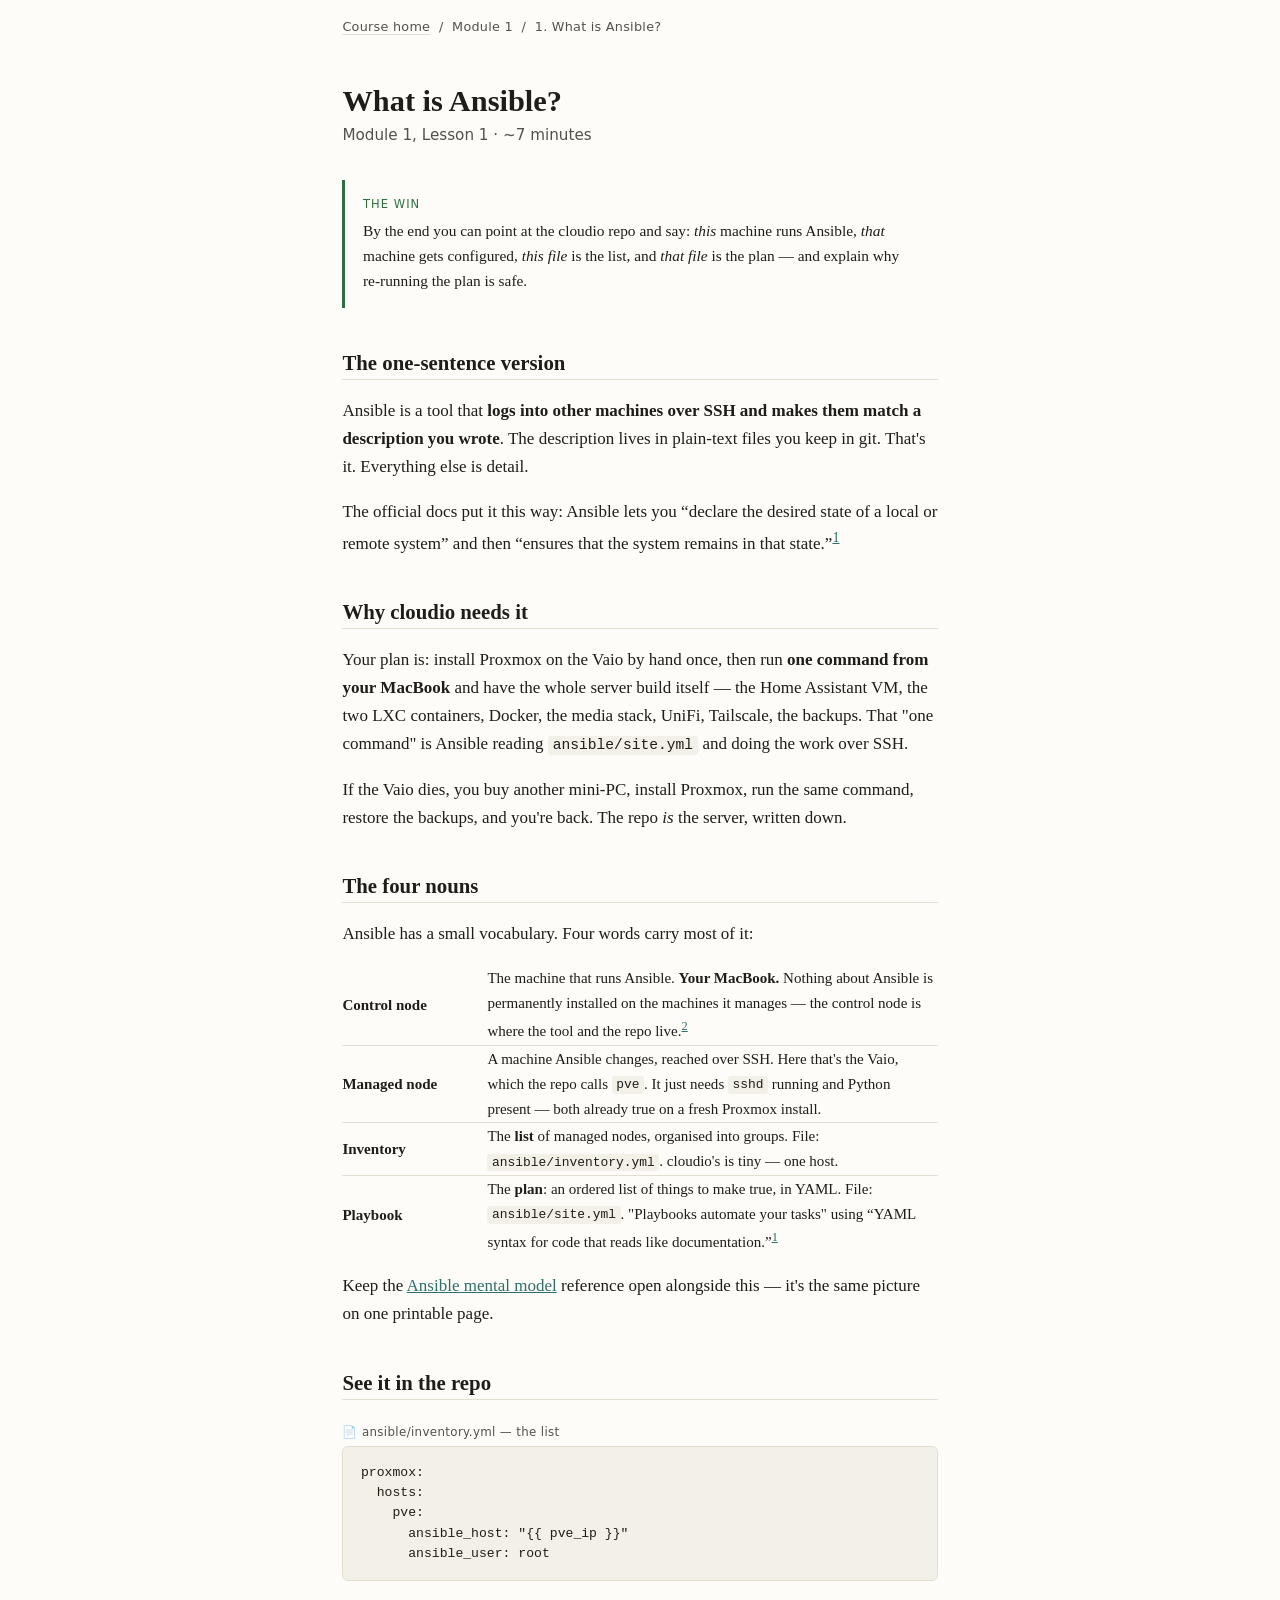
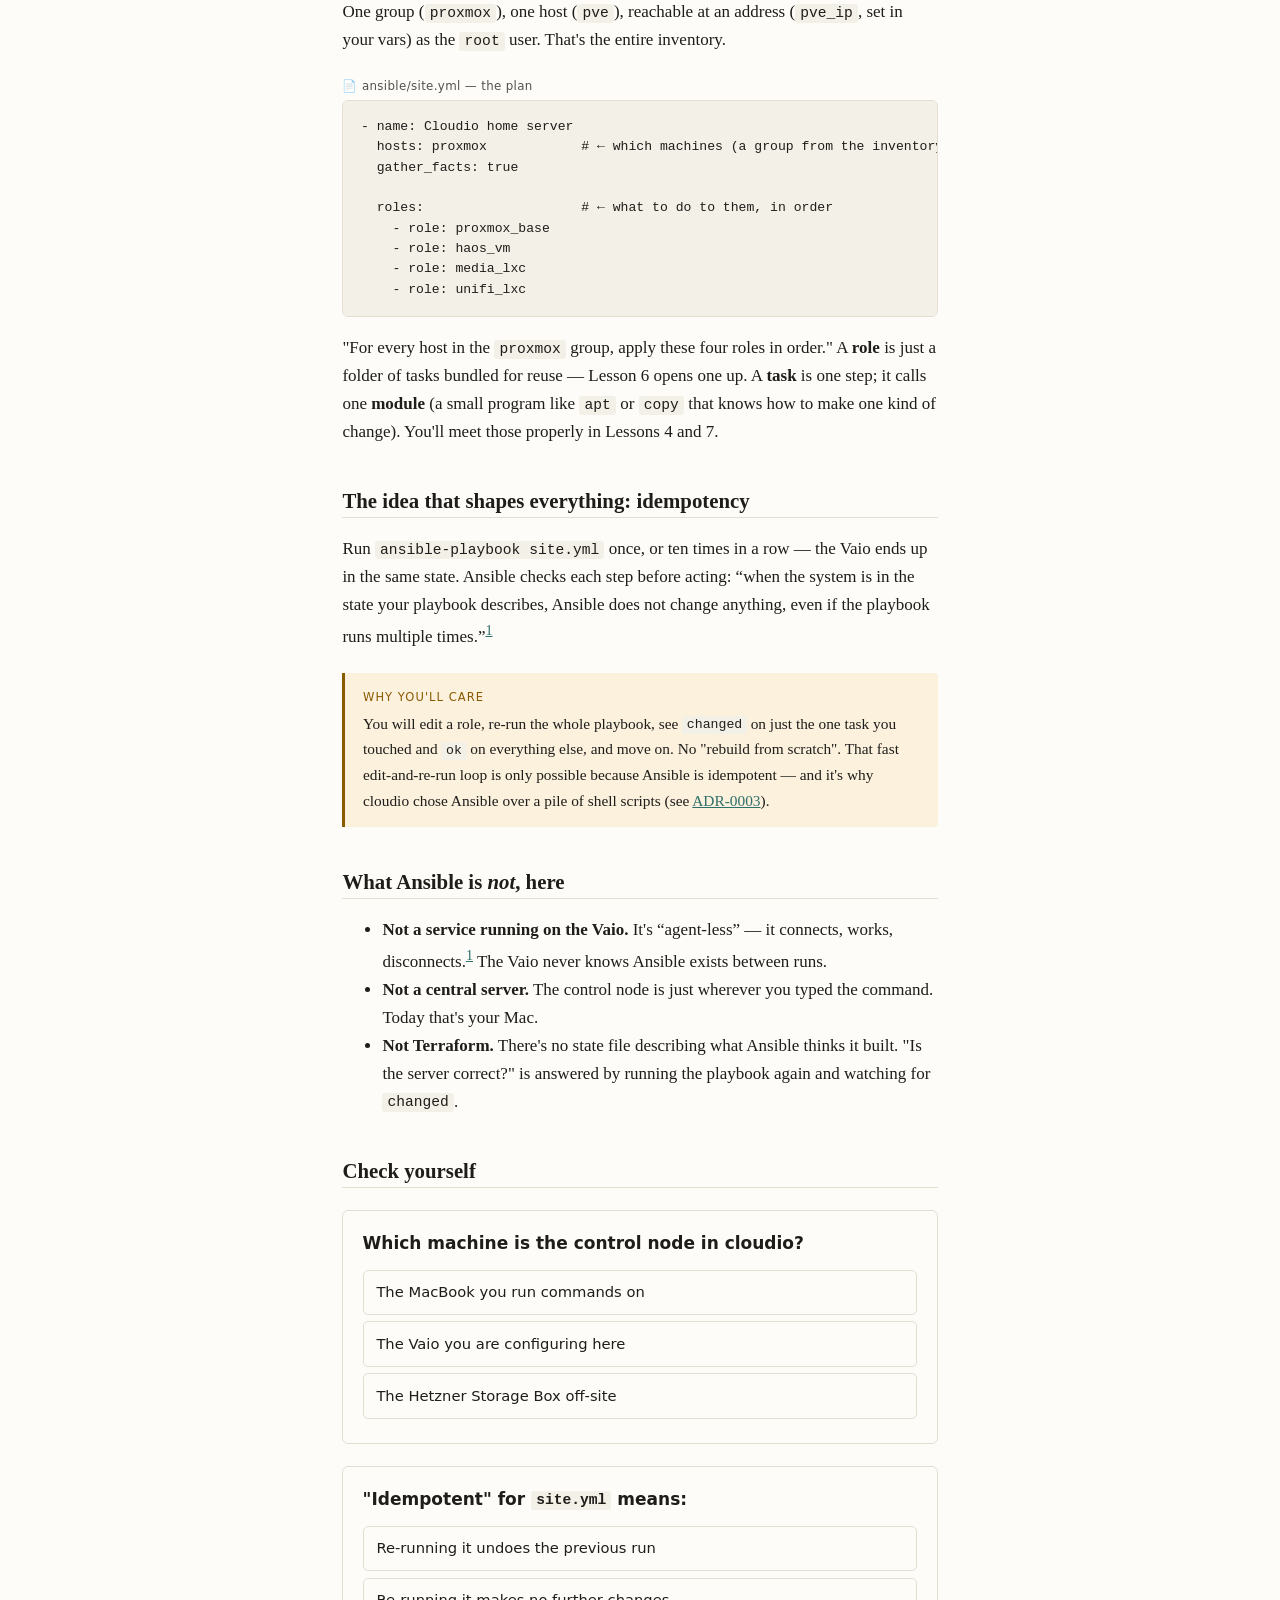
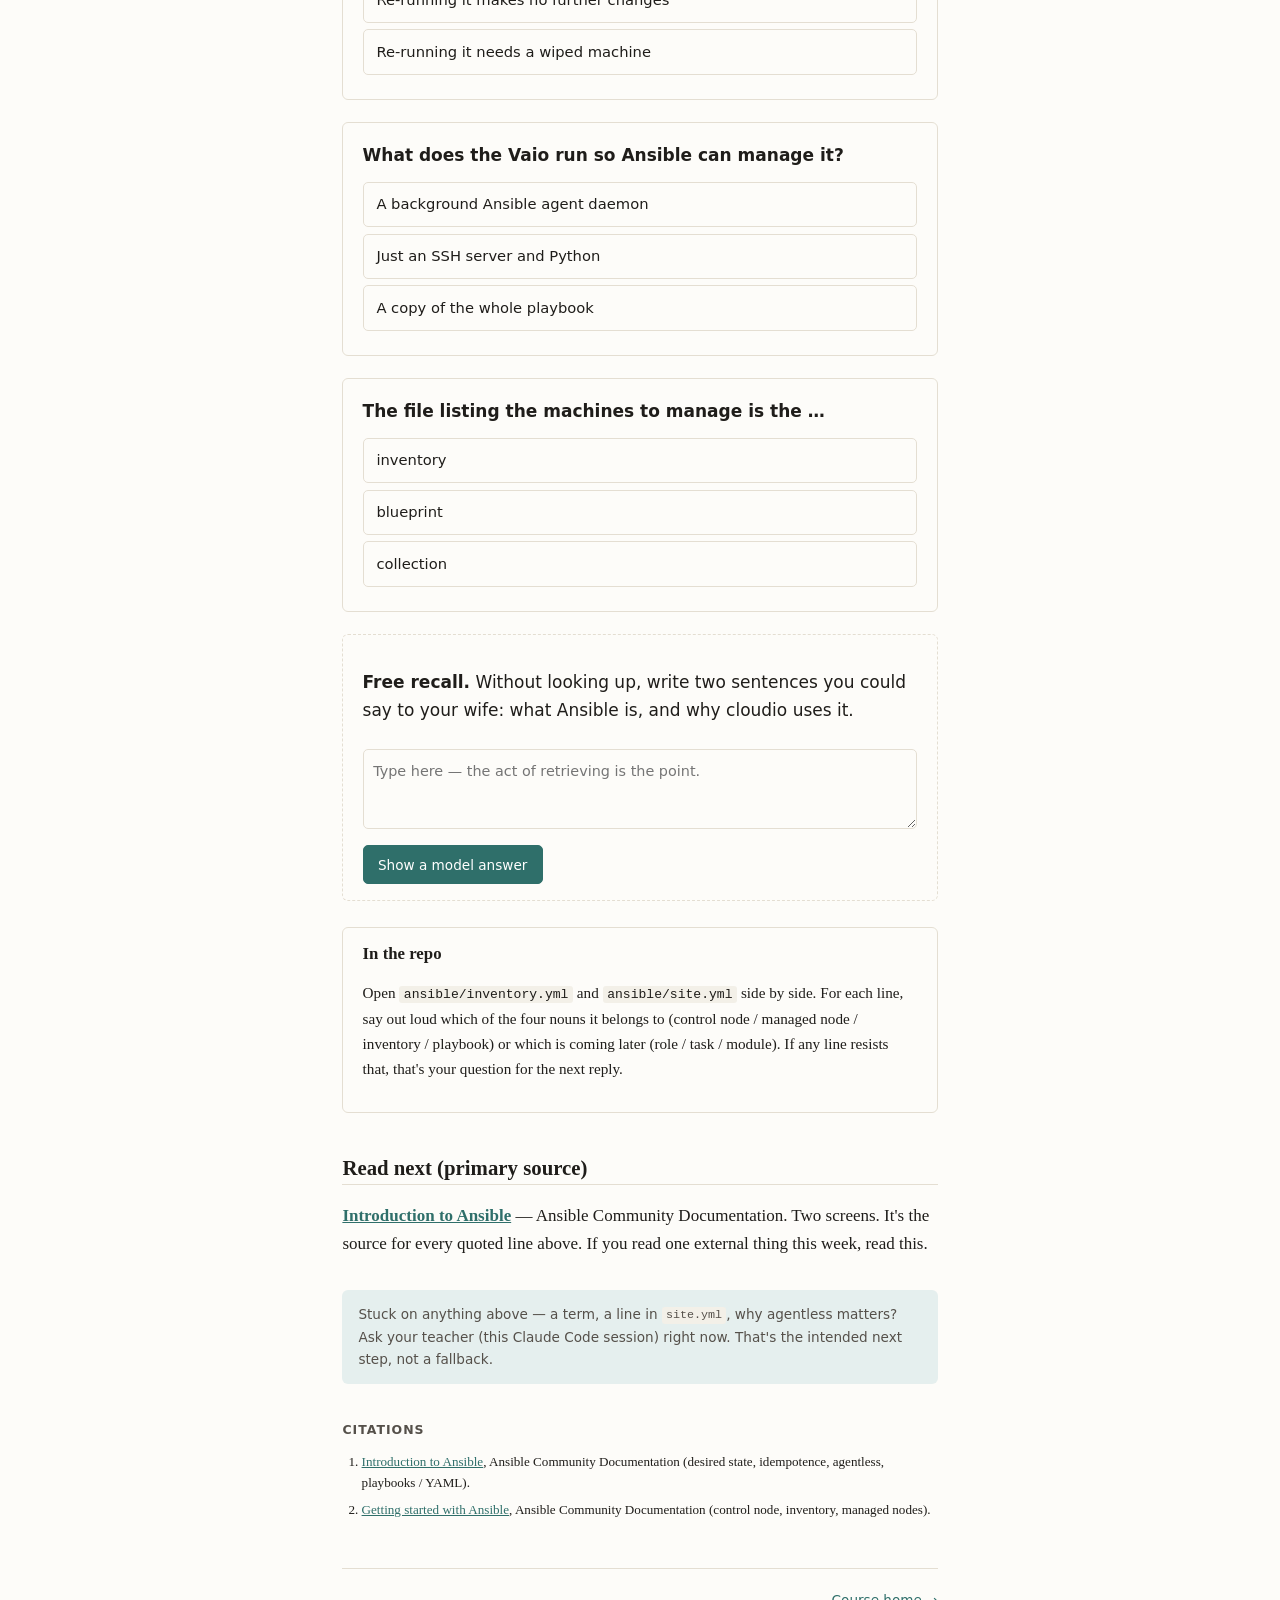
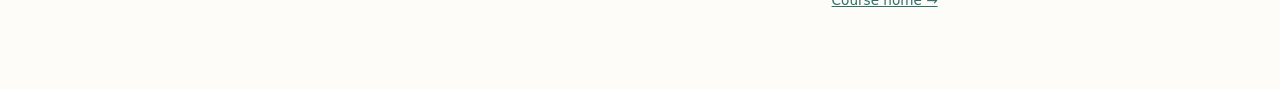
==== learn/lessons/0001-what-is-ansible.html @ 66e11489 "Add learn/ course: workspace + Lesson 1 (What is Ansible) Teaching workspace under learn/, Ansible-f" ====
<!doctype html>
<html lang="en">
<head>
<meta charset="utf-8">
<meta name="viewport" content="width=device-width, initial-scale=1">
<title>1 · What is Ansible?</title>
<link rel="stylesheet" href="../assets/course.css">
</head>
<body>
<nav class="crumb"><a href="../index.html">Course home</a> &nbsp;/&nbsp; Module 1 &nbsp;/&nbsp; 1. What is Ansible?</nav>
<main class="wrap">

<h1>What is Ansible?</h1>
<p class="subtitle">Module 1, Lesson 1 &middot; ~7 minutes</p>

<div class="callout win">
<span class="tag">The win</span>
By the end you can point at the cloudio repo and say: <em>this</em> machine runs
Ansible, <em>that</em> machine gets configured, <em>this file</em> is the list, and
<em>that file</em> is the plan — and explain why re-running the plan is safe.
</div>

<h2>The one-sentence version</h2>
<p>
Ansible is a tool that <strong>logs into other machines over SSH and makes them
match a description you wrote</strong>. The description lives in plain-text files
you keep in git. That's it. Everything else is detail.
</p>
<p>
The official docs put it this way: Ansible lets you
&ldquo;declare the desired state of a local or remote system&rdquo; and then
&ldquo;ensures that the system remains in that state.&rdquo;<sup><a href="#c1">1</a></sup>
</p>

<h2>Why cloudio needs it</h2>
<p>
Your plan is: install Proxmox on the Vaio by hand once, then run
<strong>one command from your MacBook</strong> and have the whole server build
itself — the Home Assistant VM, the two LXC containers, Docker, the media stack,
UniFi, Tailscale, the backups. That "one command" is Ansible reading
<code>ansible/site.yml</code> and doing the work over SSH.
</p>
<p>
If the Vaio dies, you buy another mini-PC, install Proxmox, run the same command,
restore the backups, and you're back. The repo <em>is</em> the server, written
down.
</p>

<h2>The four nouns</h2>
<p>Ansible has a small vocabulary. Four words carry most of it:</p>

<table style="width:100%; border-collapse:collapse; font-size:0.94rem; margin:1rem 0;">
<tr style="border-bottom:1px solid var(--rule);">
  <td style="padding:0.5rem 0.7rem 0.5rem 0; width:9rem;"><strong>Control node</strong></td>
  <td>The machine that runs Ansible. <strong>Your MacBook.</strong> Nothing about
  Ansible is permanently installed on the machines it manages — the control node
  is where the tool and the repo live.<sup><a href="#c2">2</a></sup></td>
</tr>
<tr style="border-bottom:1px solid var(--rule);">
  <td style="padding:0.5rem 0.7rem 0.5rem 0;"><strong>Managed node</strong></td>
  <td>A machine Ansible changes, reached over SSH. Here that's the Vaio, which the
  repo calls <code>pve</code>. It just needs <code>sshd</code> running and Python
  present — both already true on a fresh Proxmox install.</td>
</tr>
<tr style="border-bottom:1px solid var(--rule);">
  <td style="padding:0.5rem 0.7rem 0.5rem 0;"><strong>Inventory</strong></td>
  <td>The <strong>list</strong> of managed nodes, organised into groups. File:
  <code>ansible/inventory.yml</code>. cloudio's is tiny — one host.</td>
</tr>
<tr>
  <td style="padding:0.5rem 0.7rem 0.5rem 0;"><strong>Playbook</strong></td>
  <td>The <strong>plan</strong>: an ordered list of things to make true, in YAML.
  File: <code>ansible/site.yml</code>. "Playbooks automate your tasks" using
  &ldquo;YAML syntax for code that reads like documentation.&rdquo;<sup><a href="#c1">1</a></sup></td>
</tr>
</table>

<p>
Keep the
<a href="../reference/ansible-mental-model.html">Ansible mental model</a>
reference open alongside this — it's the same picture on one printable page.
</p>

<h2>See it in the repo</h2>

<p class="filename">ansible/inventory.yml — the list</p>
<pre><code>proxmox:
  hosts:
    pve:
      ansible_host: "{{ pve_ip }}"
      ansible_user: root</code></pre>
<p>
One group (<code>proxmox</code>), one host (<code>pve</code>), reachable at an
address (<code>pve_ip</code>, set in your vars) as the <code>root</code> user.
That's the entire inventory.
</p>

<p class="filename">ansible/site.yml — the plan</p>
<pre><code>- name: Cloudio home server
  hosts: proxmox            # &larr; which machines (a group from the inventory)
  gather_facts: true

  roles:                    # &larr; what to do to them, in order
    - role: proxmox_base
    - role: haos_vm
    - role: media_lxc
    - role: unifi_lxc</code></pre>
<p>
"For every host in the <code>proxmox</code> group, apply these four roles in
order." A <strong>role</strong> is just a folder of tasks bundled for reuse —
Lesson 6 opens one up. A <strong>task</strong> is one step; it calls one
<strong>module</strong> (a small program like <code>apt</code> or <code>copy</code>
that knows how to make one kind of change). You'll meet those properly in
Lessons 4 and 7.
</p>

<h2>The idea that shapes everything: idempotency</h2>
<p>
Run <code>ansible-playbook site.yml</code> once, or ten times in a row — the Vaio
ends up in the same state. Ansible checks each step before acting:
&ldquo;when the system is in the state your playbook describes, Ansible does not
change anything, even if the playbook runs multiple times.&rdquo;<sup><a href="#c1">1</a></sup>
</p>
<div class="callout watch">
<span class="tag">Why you'll care</span>
You will edit a role, re-run the whole playbook, see <code>changed</code> on just
the one task you touched and <code>ok</code> on everything else, and move on. No
"rebuild from scratch". That fast edit-and-re-run loop is only possible because
Ansible is idempotent — and it's why cloudio chose Ansible over a pile of shell
scripts (see <a href="../../docs/adr/0003-ansible-only-no-terraform.md">ADR-0003</a>).
</div>

<h2>What Ansible is <em>not</em>, here</h2>
<ul>
<li><strong>Not a service running on the Vaio.</strong> It's &ldquo;agent-less&rdquo;
— it connects, works, disconnects.<sup><a href="#c1">1</a></sup> The Vaio never
knows Ansible exists between runs.</li>
<li><strong>Not a central server.</strong> The control node is just wherever you
typed the command. Today that's your Mac.</li>
<li><strong>Not Terraform.</strong> There's no state file describing what Ansible
thinks it built. "Is the server correct?" is answered by running the playbook
again and watching for <code>changed</code>.</li>
</ul>

<h2>Check yourself</h2>

<div class="quiz" data-explain="The control node is simply where Ansible and the repo live and where you run the command — your MacBook.">
<p class="quiz-q">Which machine is the control node in cloudio?</p>
<button class="quiz-opt" data-correct>The MacBook you run commands on</button>
<button class="quiz-opt">The Vaio you are configuring here</button>
<button class="quiz-opt">The Hetzner Storage Box off-site</button>
<p class="quiz-fb" hidden></p>
</div>

<div class="quiz" data-explain="Idempotent means a repeat run is a no-op where nothing needs changing — the safety property behind the edit-and-re-run loop.">
<p class="quiz-q">"Idempotent" for <code>site.yml</code> means:</p>
<button class="quiz-opt">Re-running it undoes the previous run</button>
<button class="quiz-opt" data-correct>Re-running it makes no further changes</button>
<button class="quiz-opt">Re-running it needs a wiped machine</button>
<p class="quiz-fb" hidden></p>
</div>

<div class="quiz" data-explain="Agentless: the managed node only needs sshd and Python. Nothing Ansible-specific is installed or left running there.">
<p class="quiz-q">What does the Vaio run so Ansible can manage it?</p>
<button class="quiz-opt">A background Ansible agent daemon</button>
<button class="quiz-opt" data-correct>Just an SSH server and Python</button>
<button class="quiz-opt">A copy of the whole playbook</button>
<p class="quiz-fb" hidden></p>
</div>

<div class="quiz" data-explain="The list of managed nodes is the inventory (ansible/inventory.yml). The playbook is the plan; a collection is a bundle of modules.">
<p class="quiz-q">The file listing the machines to manage is the &hellip;</p>
<button class="quiz-opt" data-correct>inventory</button>
<button class="quiz-opt">blueprint</button>
<button class="quiz-opt">collection</button>
<p class="quiz-fb" hidden></p>
</div>

<div class="recall">
<p><strong>Free recall.</strong> Without looking up, write two sentences you could
say to your wife: what Ansible is, and why cloudio uses it.</p>
<textarea placeholder="Type here — the act of retrieving is the point."></textarea>
<button>Show a model answer</button>
<div class="model" hidden>
<p><em>One version:</em> "Ansible is a tool that logs into the server over SSH and
sets it up to match instructions we keep as text files in git. We use it so that
building the whole home server — Home Assistant, the containers, backups — is one
command we can re-run any time, and so we could rebuild it on new hardware in an
afternoon."</p>
</div>
</div>

<div class="repo-task">
<h3>In the repo</h3>
<p>Open <code>ansible/inventory.yml</code> and <code>ansible/site.yml</code> side by
side. For each line, say out loud which of the four nouns it belongs to
(control node / managed node / inventory / playbook) or which is coming later
(role / task / module). If any line resists that, that's your question for the
next reply.</p>
</div>

<h2>Read next (primary source)</h2>
<p>
<a href="https://docs.ansible.com/projects/ansible/latest/getting_started/introduction.html"><strong>Introduction to Ansible</strong></a>
— Ansible Community Documentation. Two screens. It's the source for every quoted
line above. If you read one external thing this week, read this.
</p>

<p class="ask">
Stuck on anything above — a term, a line in <code>site.yml</code>, why agentless
matters? Ask your teacher (this Claude Code session) right now. That's the
intended next step, not a fallback.
</p>

<div class="citations">
<h3>Citations</h3>
<ol>
<li id="c1"><a href="https://docs.ansible.com/projects/ansible/latest/getting_started/introduction.html">Introduction to Ansible</a>, Ansible Community Documentation (desired state, idempotence, agentless, playbooks / YAML).</li>
<li id="c2"><a href="https://docs.ansible.com/projects/ansible/latest/getting_started/index.html">Getting started with Ansible</a>, Ansible Community Documentation (control node, inventory, managed nodes).</li>
</ol>
</div>

<nav class="lesson-nav">
<span>&nbsp;</span>
<a href="../index.html">Course home &rarr;</a>
</nav>

</main>
<script src="../assets/quiz.js"></script>
</body>
</html>
---- learn/assets/course.css ----
/* cloudio course — shared stylesheet. Linked by every lesson and the index.
   Tufte-ish: quiet colour, a real reading measure, prints cleanly. */

:root {
  --paper: #fdfcf9;
  --ink: #1f1d1a;
  --ink-soft: #55504a;
  --rule: #e4ded2;
  --accent: #2f6f6a;
  --accent-soft: #e5efee;
  --warn: #8a5a00;
  --warn-soft: #fbf1dd;
  --good: #2f6f3f;
  --bad: #a23b3b;
  --code-bg: #f3f0e8;
  --measure: 40rem;
}

@media (prefers-color-scheme: dark) {
  :root {
    --paper: #16171a;
    --ink: #e7e4de;
    --ink-soft: #a49f97;
    --rule: #313337;
    --accent: #6fb7b0;
    --accent-soft: #1c2b2a;
    --warn: #d9a441;
    --warn-soft: #2a2317;
    --good: #7fc08c;
    --bad: #e08a8a;
    --code-bg: #1e2024;
  }
}

* { box-sizing: border-box; }

body {
  margin: 0;
  background: var(--paper);
  color: var(--ink);
  font: 17px/1.65 "Iowan Old Style", "Palatino Linotype", Palatino, Georgia, serif;
  -webkit-font-smoothing: antialiased;
}

.wrap {
  max-width: var(--measure);
  margin: 0 auto;
  padding: 2.4rem 1.4rem 5rem;
}

/* ---- top bar / breadcrumb ---- */
.crumb {
  max-width: var(--measure);
  margin: 0 auto;
  padding: 1rem 1.4rem 0;
  font-family: ui-sans-serif, system-ui, -apple-system, "Segoe UI", sans-serif;
  font-size: 0.8rem;
  letter-spacing: 0.02em;
  color: var(--ink-soft);
}
.crumb a { color: var(--ink-soft); text-decoration: none; border-bottom: 1px solid var(--rule); }
.crumb a:hover { color: var(--accent); }

/* ---- headings ---- */
h1, h2, h3 { font-weight: 600; line-height: 1.25; }
h1 { font-size: 1.9rem; margin: 0.4rem 0 0.2rem; }
.subtitle { font-family: ui-sans-serif, system-ui, sans-serif; color: var(--ink-soft); font-size: 0.95rem; margin: 0 0 2rem; }
h2 { font-size: 1.3rem; margin: 2.6rem 0 0.6rem; padding-bottom: 0.2rem; border-bottom: 1px solid var(--rule); }
h3 { font-size: 1.05rem; margin: 1.8rem 0 0.4rem; }

p, li { color: var(--ink); }
a { color: var(--accent); }
strong { font-weight: 650; }
small { color: var(--ink-soft); }

/* ---- callouts ---- */
.callout {
  border-left: 3px solid var(--accent);
  background: var(--accent-soft);
  padding: 0.9rem 1.1rem;
  margin: 1.4rem 0;
  border-radius: 0 4px 4px 0;
  font-size: 0.96rem;
}
.callout .tag {
  display: block;
  font-family: ui-sans-serif, system-ui, sans-serif;
  font-size: 0.72rem;
  text-transform: uppercase;
  letter-spacing: 0.09em;
  color: var(--accent);
  margin-bottom: 0.25rem;
}
.callout.win { border-color: var(--good); background: transparent; border-left-width: 3px; }
.callout.win .tag { color: var(--good); }
.callout.watch { border-color: var(--warn); background: var(--warn-soft); }
.callout.watch .tag { color: var(--warn); }

/* ---- code ---- */
code {
  font-family: "SF Mono", "JetBrains Mono", ui-monospace, Menlo, Consolas, monospace;
  font-size: 0.86em;
  background: var(--code-bg);
  padding: 0.1em 0.35em;
  border-radius: 3px;
}
pre {
  background: var(--code-bg);
  padding: 1rem 1.1rem;
  border-radius: 6px;
  overflow-x: auto;
  font-size: 0.82rem;
  line-height: 1.55;
  border: 1px solid var(--rule);
}
pre code { background: none; padding: 0; font-size: inherit; }
.filename {
  font-family: ui-sans-serif, system-ui, sans-serif;
  font-size: 0.74rem;
  color: var(--ink-soft);
  letter-spacing: 0.03em;
  margin: 1.4rem 0 -0.6rem;
}
.filename::before { content: "\1F4C4  "; }

/* ---- repo pointer ---- */
.repo-task {
  border: 1px solid var(--rule);
  border-radius: 6px;
  padding: 1rem 1.2rem;
  margin: 1.6rem 0;
  font-size: 0.95rem;
}
.repo-task h3 { margin-top: 0; }

/* ---- quiz (see quiz.js) ---- */
.quiz {
  border: 1px solid var(--rule);
  border-radius: 6px;
  padding: 1.1rem 1.2rem;
  margin: 1.4rem 0;
  font-family: ui-sans-serif, system-ui, sans-serif;
}
.quiz-q { font-weight: 600; margin: 0 0 0.8rem; }
.quiz-opt {
  display: block;
  width: 100%;
  text-align: left;
  padding: 0.6rem 0.8rem;
  margin: 0.4rem 0;
  border: 1px solid var(--rule);
  border-radius: 5px;
  background: var(--paper);
  color: var(--ink);
  font: inherit;
  font-size: 0.92rem;
  cursor: pointer;
}
.quiz-opt:hover:not(:disabled) { border-color: var(--accent); }
.quiz-opt:disabled { cursor: default; opacity: 0.9; }
.quiz-opt.right { border-color: var(--good); background: color-mix(in srgb, var(--good) 12%, var(--paper)); }
.quiz-opt.wrong { border-color: var(--bad); background: color-mix(in srgb, var(--bad) 12%, var(--paper)); }
.quiz-fb { margin: 0.7rem 0 0; font-size: 0.9rem; color: var(--ink-soft); }
.quiz-fb.show { color: var(--ink); }

/* ---- free recall ---- */
.recall {
  border: 1px dashed var(--rule);
  border-radius: 6px;
  padding: 1rem 1.2rem;
  margin: 1.4rem 0;
  font-family: ui-sans-serif, system-ui, sans-serif;
}
.recall textarea {
  width: 100%;
  min-height: 5rem;
  margin: 0.5rem 0;
  padding: 0.6rem;
  font: inherit;
  font-size: 0.9rem;
  border: 1px solid var(--rule);
  border-radius: 5px;
  background: var(--paper);
  color: var(--ink);
  resize: vertical;
}
.recall button {
  font: inherit;
  font-size: 0.85rem;
  padding: 0.45rem 0.9rem;
  border: 1px solid var(--accent);
  background: var(--accent);
  color: #fff;
  border-radius: 5px;
  cursor: pointer;
}
.recall .model { margin-top: 0.8rem; font-size: 0.9rem; }

/* ---- lesson nav / citations ---- */
.lesson-nav {
  display: flex;
  justify-content: space-between;
  gap: 1rem;
  margin-top: 3rem;
  padding-top: 1.2rem;
  border-top: 1px solid var(--rule);
  font-family: ui-sans-serif, system-ui, sans-serif;
  font-size: 0.85rem;
}
.citations { margin-top: 2.4rem; font-size: 0.82rem; color: var(--ink-soft); }
.citations h3 { font-family: ui-sans-serif, system-ui, sans-serif; font-size: 0.78rem; text-transform: uppercase; letter-spacing: 0.08em; }
.citations ol { padding-left: 1.2rem; }
.citations li { margin: 0.3rem 0; }

.ask {
  margin-top: 2rem;
  font-family: ui-sans-serif, system-ui, sans-serif;
  font-size: 0.85rem;
  color: var(--ink-soft);
  background: var(--accent-soft);
  padding: 0.8rem 1rem;
  border-radius: 6px;
}

/* ---- index page ---- */
.modules { list-style: none; padding: 0; }
.module { margin: 1.8rem 0; }
.module > h2 { border: none; margin-bottom: 0.4rem; }
.lessons { list-style: none; padding: 0; margin: 0; }
.lessons li {
  display: flex;
  align-items: baseline;
  gap: 0.7rem;
  padding: 0.5rem 0;
  border-bottom: 1px solid var(--rule);
  font-family: ui-sans-serif, system-ui, sans-serif;
  font-size: 0.95rem;
}
.lessons .num { color: var(--ink-soft); font-variant-numeric: tabular-nums; font-size: 0.85rem; }
.lessons .state { margin-left: auto; font-size: 0.72rem; text-transform: uppercase; letter-spacing: 0.07em; color: var(--ink-soft); }
.lessons .state.ready { color: var(--good); }
.lessons a { text-decoration: none; }
.lessons a:hover { color: var(--accent); }
.lessons li.planned { opacity: 0.55; }

/* ---- print ---- */
@media print {
  .crumb, .lesson-nav, .ask, .quiz-opt, .recall button { display: none; }
  body { background: #fff; color: #000; font-size: 11pt; }
  .callout, pre, .repo-task, .quiz { border-color: #999; background: #fff; break-inside: avoid; }
  a { color: #000; text-decoration: underline; }
  .wrap { max-width: none; }
}
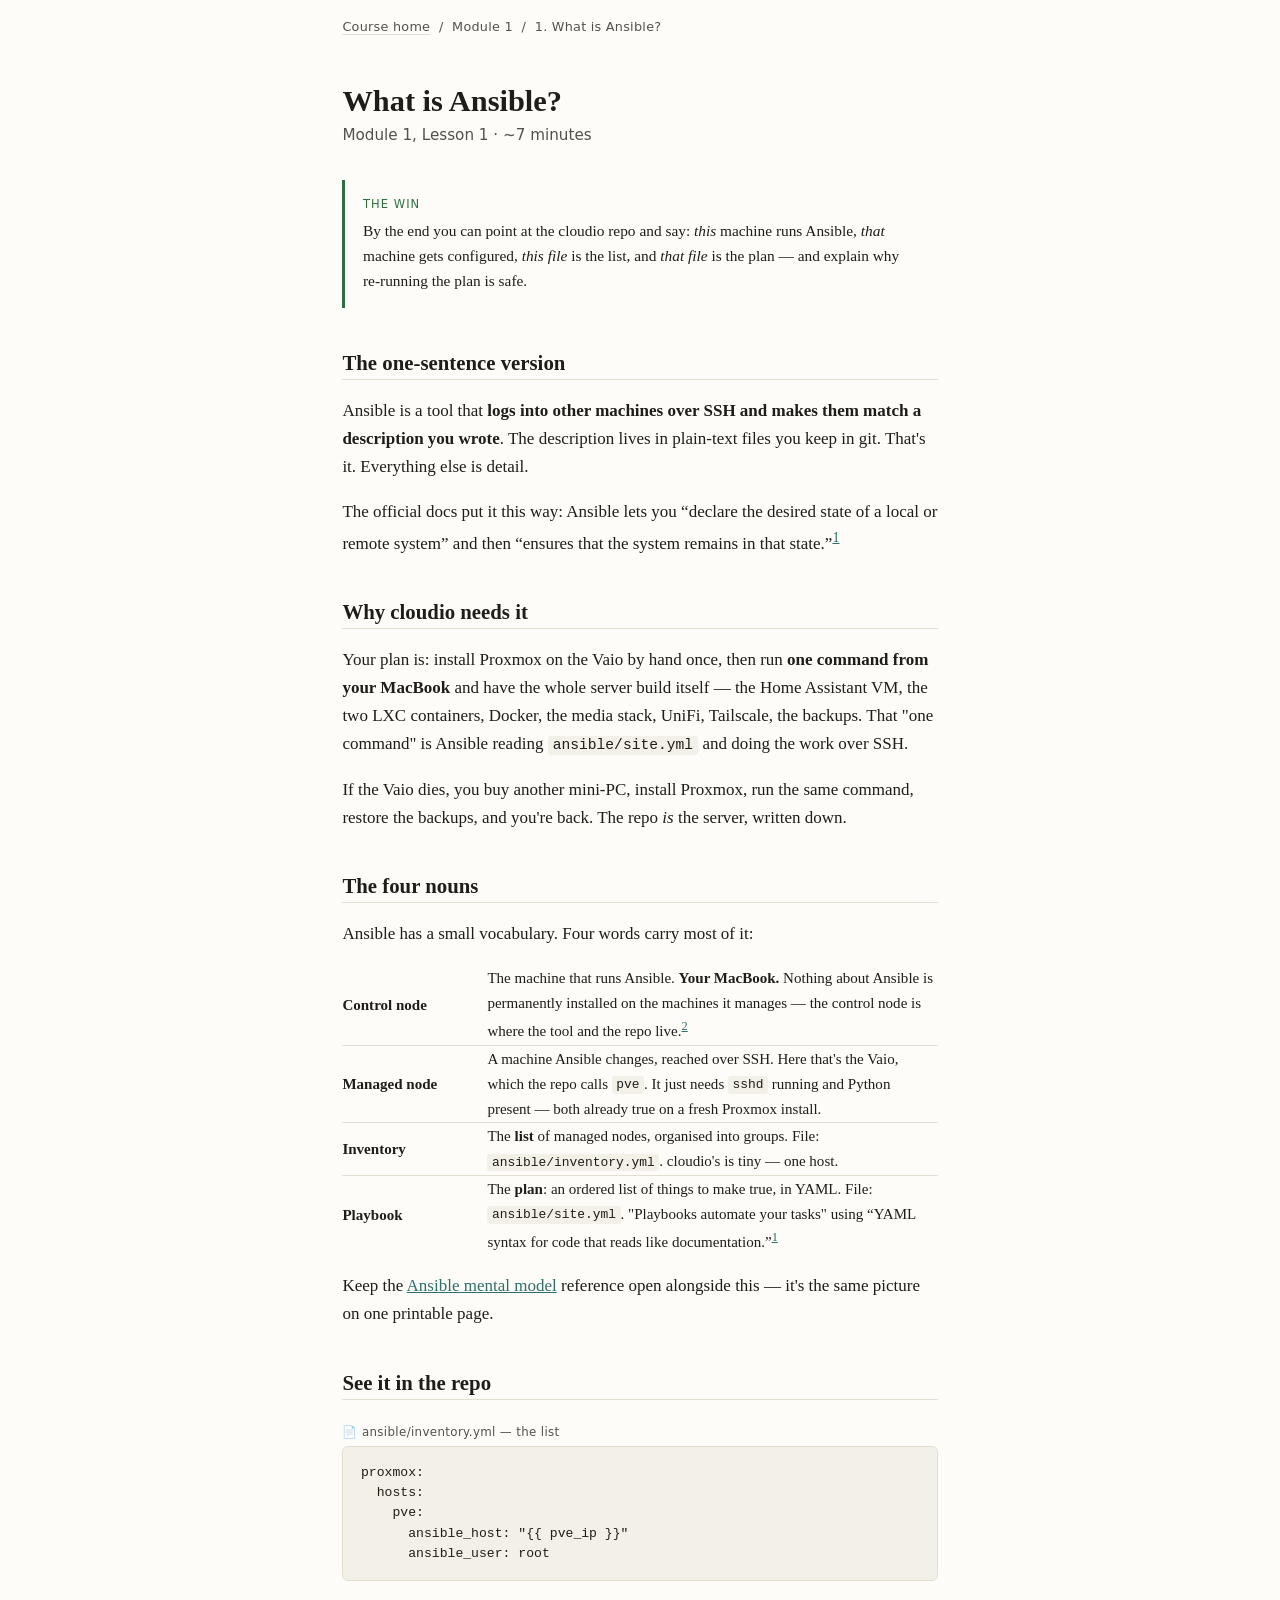
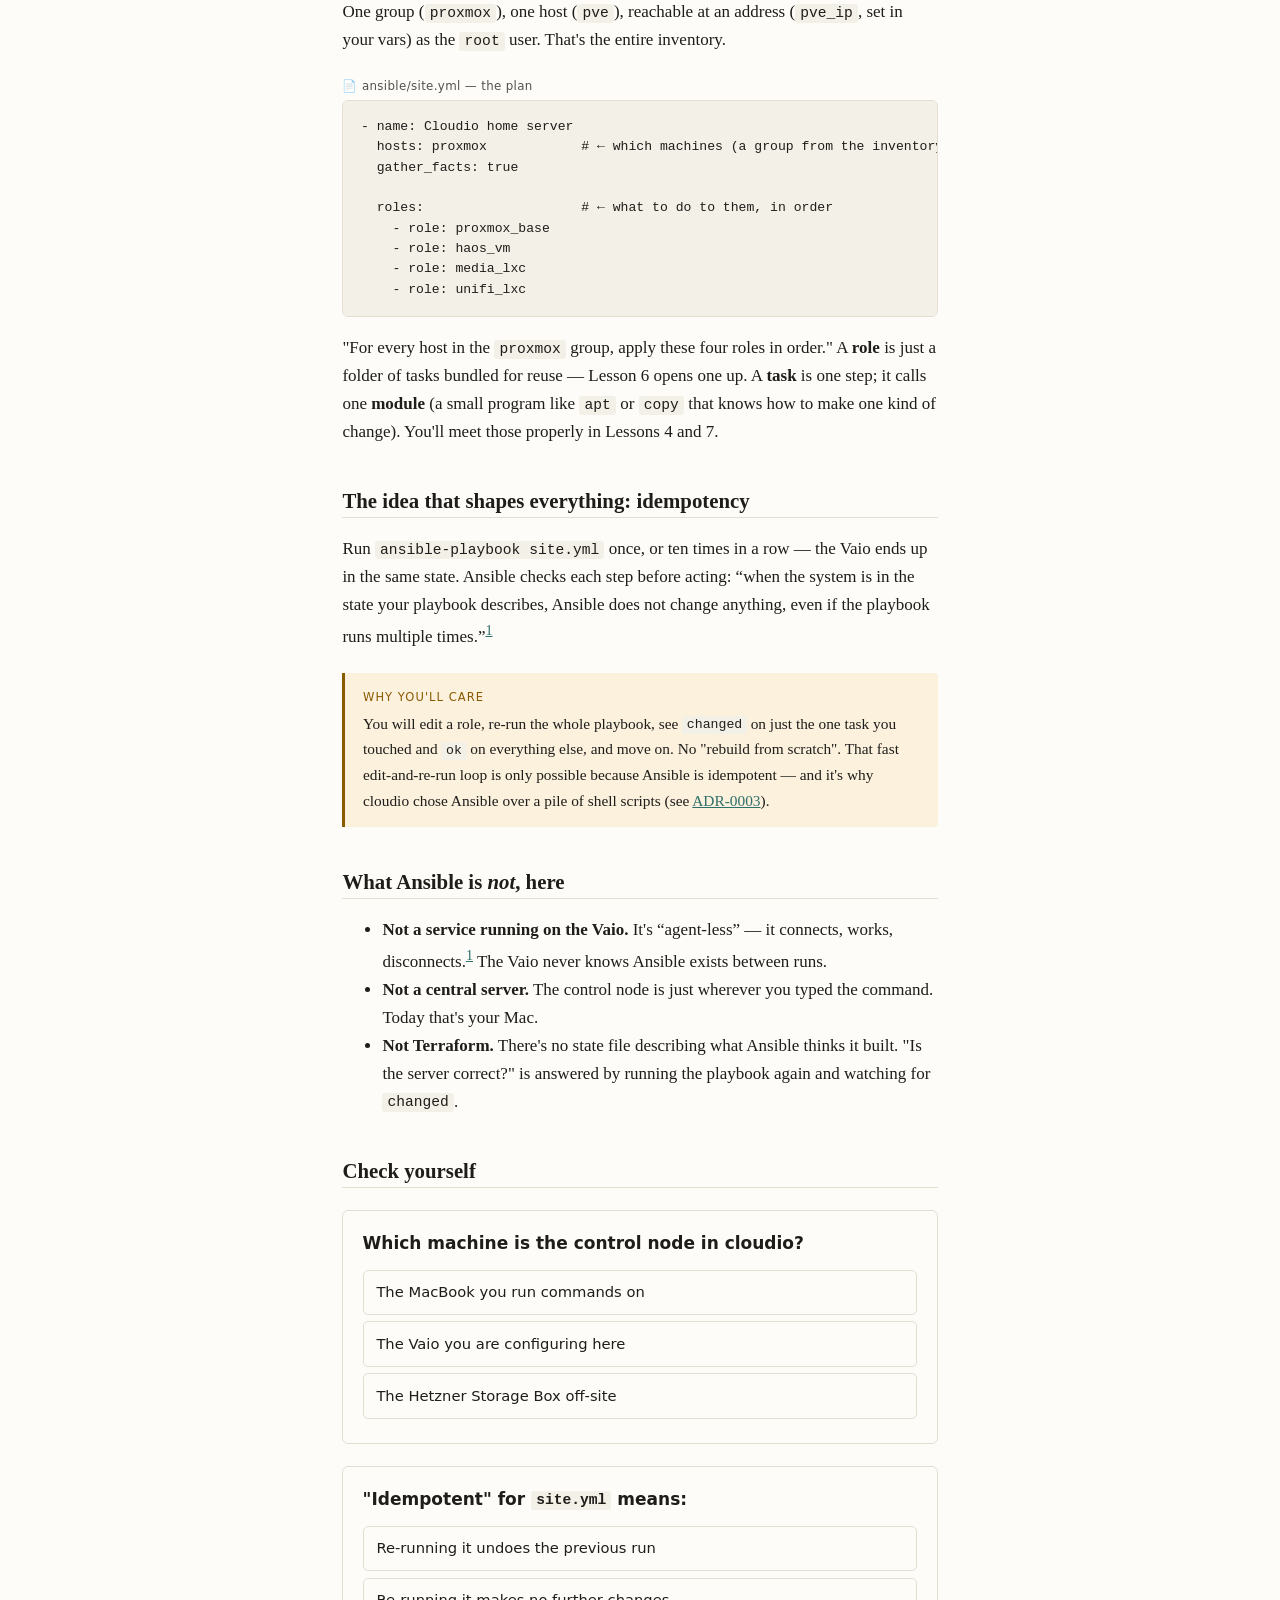
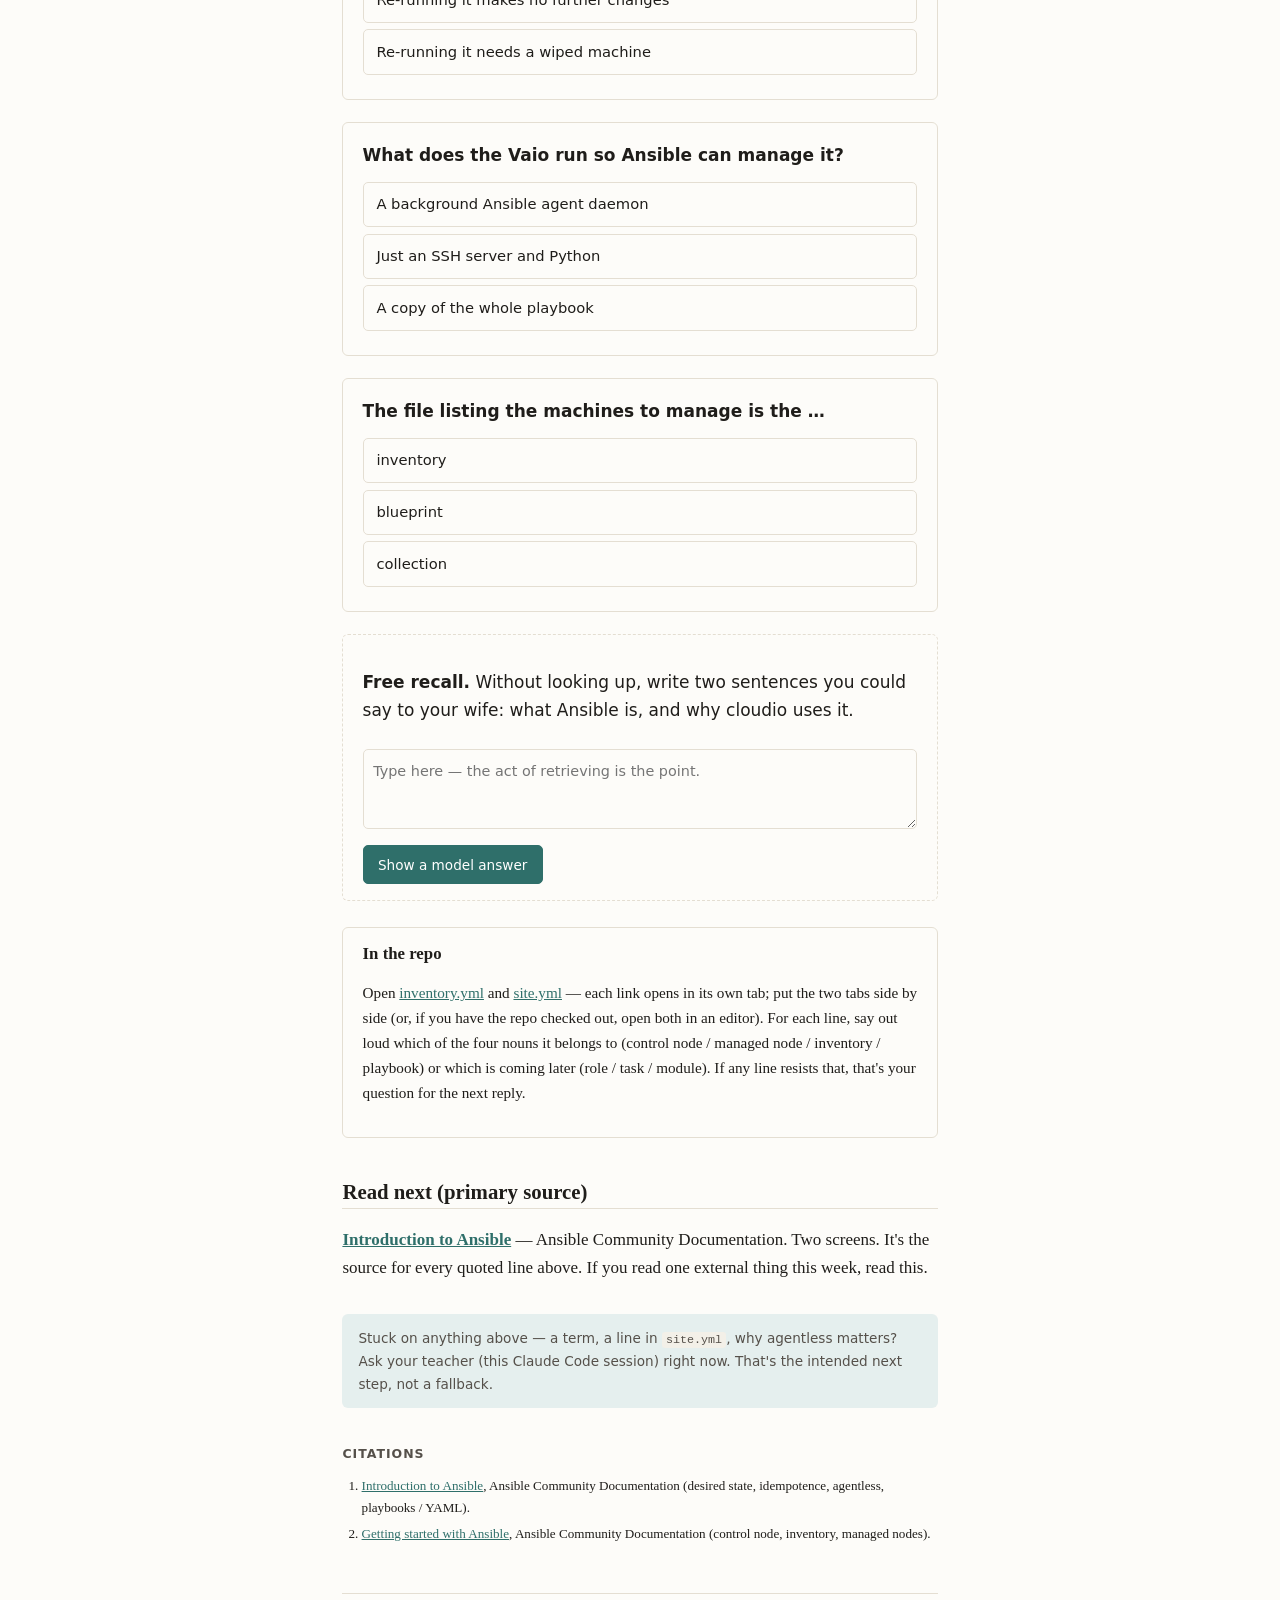
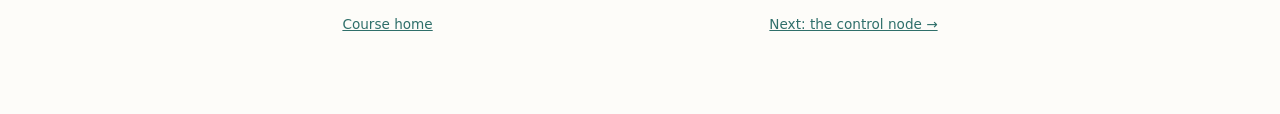
==== commit 7492de64: "learn/: fix Lesson 1 per feedback, add Lesson 2 (ansible.cfg & collections) Feedback addressed: - re" ====
--- a/learn/lessons/0001-what-is-ansible.html
+++ b/learn/lessons/0001-what-is-ansible.html
@@ -127,7 +127,7 @@
 the one task you touched and <code>ok</code> on everything else, and move on. No
 "rebuild from scratch". That fast edit-and-re-run loop is only possible because
 Ansible is idempotent — and it's why cloudio chose Ansible over a pile of shell
-scripts (see <a href="../../docs/adr/0003-ansible-only-no-terraform.md">ADR-0003</a>).
+scripts (see <a href="https://github.com/aleromano92/cloudio/blob/master/docs/adr/0003-ansible-only-no-terraform.md">ADR-0003</a>).
 </div>
 
 <h2>What Ansible is <em>not</em>, here</h2>
@@ -192,11 +192,15 @@
 
 <div class="repo-task">
 <h3>In the repo</h3>
-<p>Open <code>ansible/inventory.yml</code> and <code>ansible/site.yml</code> side by
-side. For each line, say out loud which of the four nouns it belongs to
-(control node / managed node / inventory / playbook) or which is coming later
-(role / task / module). If any line resists that, that's your question for the
-next reply.</p>
+<p>Open
+<a href="https://github.com/aleromano92/cloudio/blob/master/ansible/inventory.yml" target="_blank" rel="noopener">inventory.yml</a>
+and
+<a href="https://github.com/aleromano92/cloudio/blob/master/ansible/site.yml" target="_blank" rel="noopener">site.yml</a>
+— each link opens in its own tab; put the two tabs side by side (or, if you have
+the repo checked out, open both in an editor). For each line, say out loud which
+of the four nouns it belongs to (control node / managed node / inventory /
+playbook) or which is coming later (role / task / module). If any line resists
+that, that's your question for the next reply.</p>
 </div>
 
 <h2>Read next (primary source)</h2>
@@ -221,8 +225,8 @@
 </div>
 
 <nav class="lesson-nav">
-<span>&nbsp;</span>
-<a href="../index.html">Course home &rarr;</a>
+<a href="../index.html">Course home</a>
+<a href="0002-control-node-ansible-cfg.html">Next: the control node &rarr;</a>
 </nav>
 
 </main>
